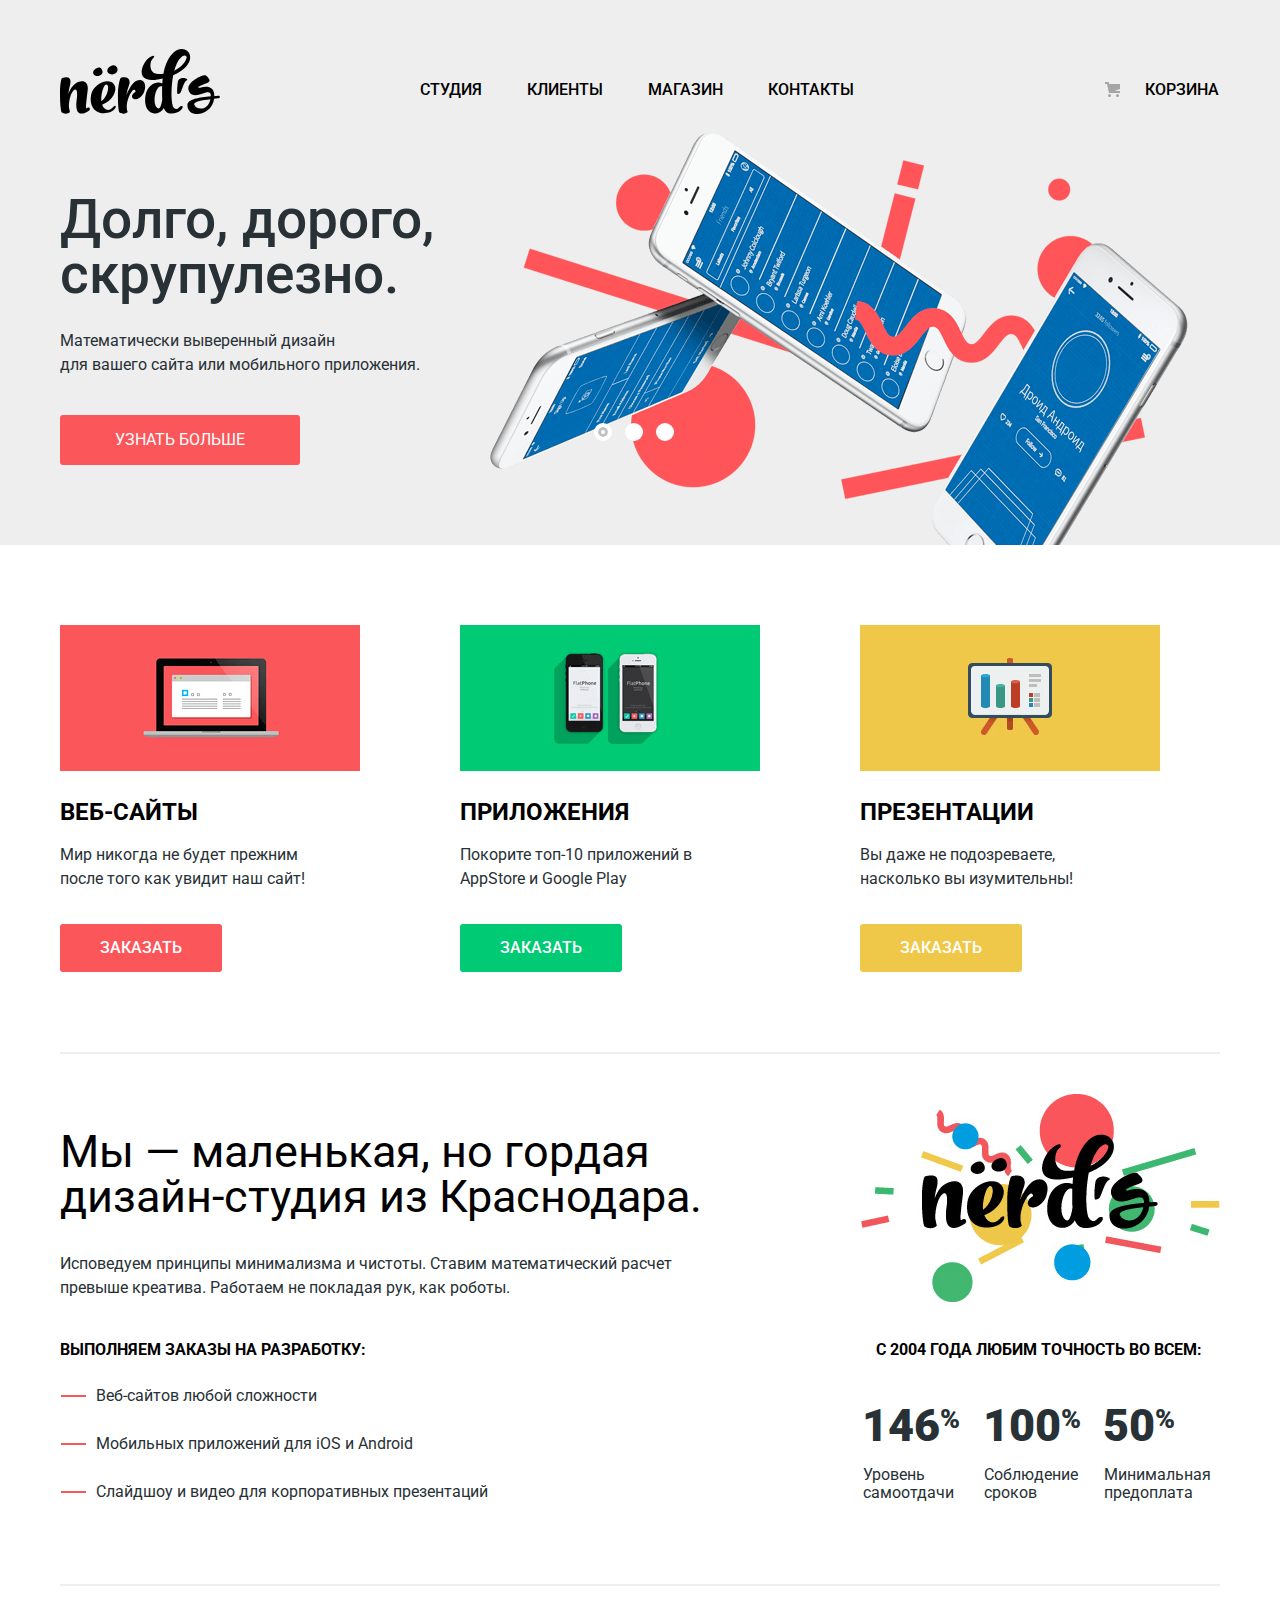
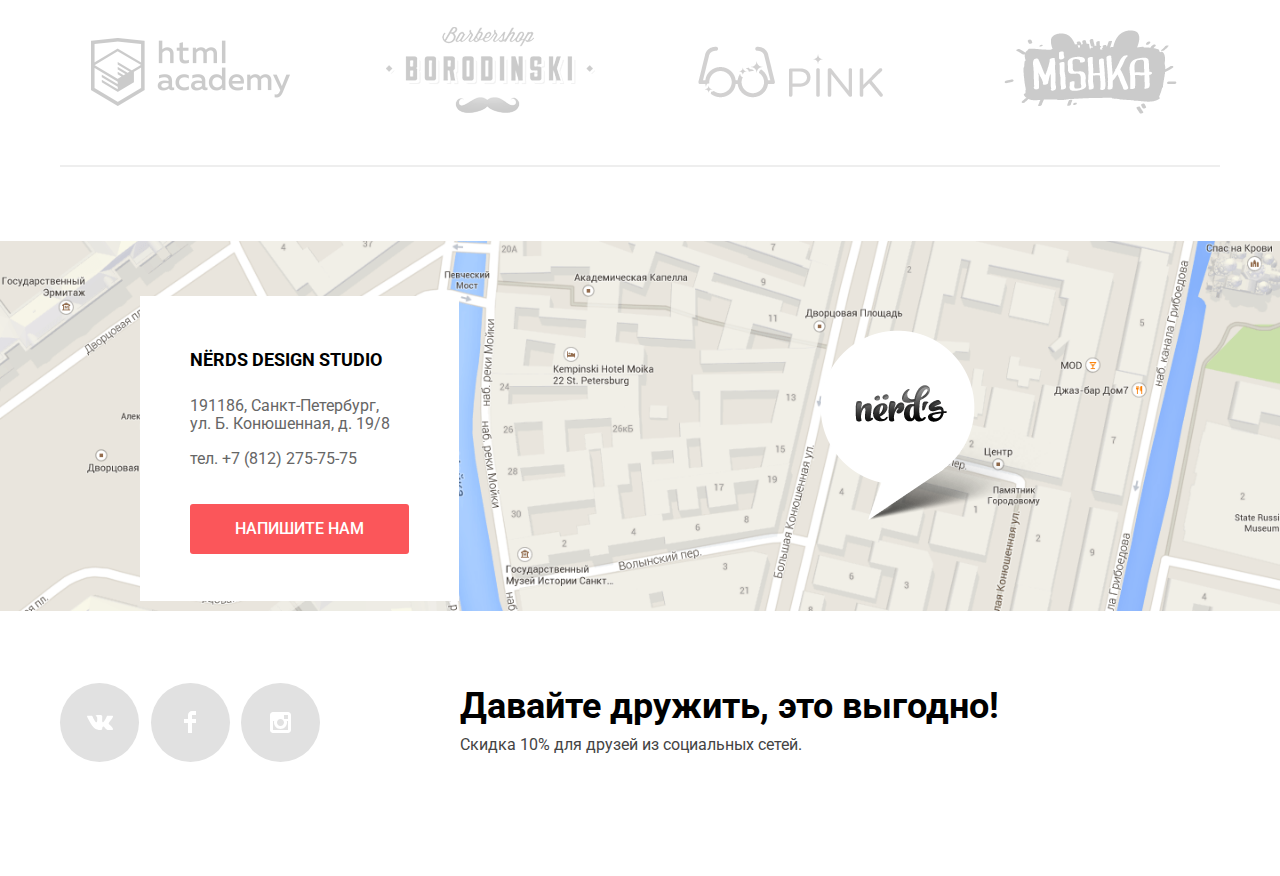
==== index.html @ ee8a4882 "добавил сайт нердс" ====
<!DOCTYPE html>
<html lang="ru">
  <head>
  	<meta charset="utf-8">
  	<title>HTML Academy: Нёрдс</title>
  	<link href="https://fonts.googleapis.com/css?family=Roboto:400,500,700&amp;subset=cyrillic" rel="stylesheet">
    <link href="css/normalize.css" rel="stylesheet">
    <link href="css/style.css" rel="stylesheet">
  </head>
  <body>
		<header class="main-header">
			<div class="container">
				<nav class="main-navigation">
					<a class="main-header-logo">
						<img src="img/nerds-logo.svg" alt="Логотип Веб-студии Нердс" width="160" height="65">
					</a>
					<ul class="site-navigation">
						<li><a href="studio.html">Студия</a></li>
						<li><a href="customers.html">Клиенты</a></li>
						<li><a href="catalog.html">Магазин</a></li>
						<li><a href="contacts.html">Контакты</a></li>
					</ul>
					<ul class="user-navigation">
						<li class="cart"><a href="cart.html">Корзина</a></li>
					</ul>
				</nav>
			</div>
		</header>
		<main>
			<h1 class="visually-hidden">Веб-студия Нердс</h1>
			<section class="slider">
      	<div class="container">
      			<h2 class="visually-hidden">Преимущества</h2>
        		<input type="radio" id="btn-1" name="toggle" checked>
            <input type="radio" id="btn-2" name="toggle">
            <input type="radio" id="btn-3" name="toggle">
            <div class="slider-controls">
              <label for="btn-1"></label>
              <label for="btn-2"></label>
              <label for="btn-3"></label>
            </div>
            <div class="slider-inner">
        			<ul class="slider-list">
          			<li class="slider-item">
            			<h3>Долго,&nbsp;дорого, скрупулезно.</h3>
            			<p>Математически выверенный дизайн для&nbsp;вашего сайта или мобильного приложения.</p>
            			<a class="slider-item-button button" href="#">Узнать больше</a>
          			</li>
          			<li class="slider-item">
            			<h3>Любим математику как никто другой</h3>
            			<p class="max-width">Никакого креатива, только математические формулы для расчета идеальных пропорций.</p>
            			<a class="slider-item-button button" href="#">Узнать больше</a>
          			</li>
          			<li class="slider-item">
            			<h3>Только ночь, только&nbsp;хардкор</h3>
            			<p>Работать днем, как все? Мы против этого. Ближе к полуночи работа только начинается.</p>
            			<a class="slider-item-button button" href="#">Узнать больше</a>
          			</li>
        			</ul>
        		</div>
    		</div>
    	</section>
			<section class="services">
				<h2 class="visually-hidden">Наши услуги</h2>
				<div class="container">
					<ul class="services-list">
						<li class="sevices-item sevices-item-site">
							<img src="img/illustration-1.png" alt="Веб-сайты" width="300" height="146">
							<h3>Веб-сайты</h3>
							<p>Мир никогда не будет прежним
							после того как увидит наш сайт!</p>
							<a href="#">Заказать</a>
						</li>
						<li class="sevices-item services-item-application">
							<img src="img/illustration-2.png" alt="Приложения" width="300" height="146">
							<h3>Приложения</h3>
							<p>Покорите топ-10 приложений в
							AppStore и Google Play</p>
							<a href="#">Заказать</a>
						</li>
						<li class="sevices-item services-item-presentation">
							<img src="img/illustration-3.png" alt="Презентации" width="300" height="146">
							<h3>Презентации</h3>
							<p>Вы даже не подозреваете,
							насколько вы изумительны!</p>
							<a href="#">Заказать</a>
						</li>
					</ul>
				</div>
			</section>
			<section class="studio">
				<h2 class="visually-hidden">О нас</h2>
				<div class="container">
					<div class="studio-columns">
						<div class="about">
							<h3 class="visually-hidden">Что же мы умеем</h3>
							<span class="studio-title">
							Мы &mdash; маленькая, но гордая дизайн-студия из Краснодара.
							</span>
							<p>Исповедуем принципы минимализма и чистоты. Ставим математический расчет
							превыше креатива. Работаем не покладая рук, как роботы.</p>
							<span class="about-title">Выполняем заказы на разработку:</span>
							<ul>
								<li>Веб-сайтов любой сложности</li>
								<li>Мобильных приложений для iOS и Android</li>
								<li>Слайдшоу и видео для корпоративных презентаций</li>
							</ul>
						</div>
						<div class="statistics">
							<h3 class="visually-hidden">Немного статистики</h3>
							<img src="img/nerds-illustration.png" alt="Логотип веб-студии Нердс" width="360" height="208">
							<span class="statistics-title">
							С 2004 года любим точность во всем:
							</span>
							<table class="statistics-table">
								<tr>
									<th>146<sup>%</sup></th>
									<th>100<sup>%</sup></th>
									<th>50<sup>%</sup></th>
								</tr>
								<tr>
									<td>Уровень самоотдачи</td>
									<td>Соблюдение сроков</td>
									<td>Минимальная предоплата</td>
								</tr>
							</table>
						</div>
					</div>
					<div class="templates">
						<h3 class="visually-hidden">Примеры работ</h3>
						<ul class="templates-list">
							<li class="templates-item">
								<a href="https://htmlacademy.ru/intensive/htmlcss">
								<img src="img/logo-1.png" alt="Базовый интенсив" width="199" height="68">
								</a>
							</li>
							<li class="templates-item">
								<a href="#"><img src="img/logo-2.png" alt="Барбершоп Бородинский" width="209" height="90"></a>
							</li>
							<li class="templates-item">
								<a href="#"><img src="img/logo-3.png" alt="Pink" width="185" height="52">
								</a>
							</li>
							<li class="templates-item">
								<a href="#"><img src="img/logo-4.png" alt="Mishka" width="173" height="84">
								</a>
							</li>
						</ul>
					</div>
				</div>
			</section>
		</main>
     <footer class="main-footer">
			<div class="full-map">
    		<section class="contacts">
    			<h2 class="visually-hidden">Наши контакты</h2>
    			<div class="contacts-wrapper">
    				<span class="contacts-nerds">Nёrds Design Studio</span>
    				<p class="adress">191186, Санкт-Петербург,<br>
    				ул. Б. Конюшенная, д. 19/8</p>
    				<p class="phone">тел. +7 (812) 275-75-75</p>
    				<a class="modal-popape" href="#">Напишите нам</a>
    			</div>
				</section>
				<div class="map">
					<img class="map-interactive" src="img/map.png" alt="Интерактивная карта" height="416">
					<img class="map-marker" src="img/map-marker.png" alt="местоположение" width="231" height="190">
				</div>
			</div>
			<div class="container">
				<div class="footer-social">
					<ul class="footer-social-list">
						<li><a class="social-button social-button-vk" href="#">
							<span class="visually-hidden">Вконтакте</span>
							<svg version="1.1" id="Layer_1" xmlns="http://www.w3.org/2000/svg" xmlns:xlink="http://www.w3.org/1999/xlink" x="0px" y="0px"
	 						width="26px" height="15px" viewBox="0 0 26 15" enable-background="new 0 0 26 15" xml:space="preserve">
							<path fill="#FFFFFF" d="M16.138,11.51c0.956-0.309,2.18,2.04,3.483,2.939c0.978,0.681,1.727,0.534,1.727,0.534l3.473-0.05
							c0,0,1.815-0.112,0.957-1.554c-0.071-0.12-0.503-1.069-2.585-3.022c-2.177-2.043-1.882-1.712,0.739-5.244
							c1.597-2.153,2.236-3.468,2.036-4.028c-0.192-0.539-1.365-0.399-1.365-0.399L20.69,0.713c-0.381,0.001-0.704,0.119-0.851,0.515
							c-0.003,0.004-0.621,1.666-1.445,3.079c-1.741,2.989-2.436,3.148-2.724,2.961c-0.661-0.433-0.494-1.737-0.494-2.664
							c0-2.897,0.432-4.105-0.846-4.417c-0.427-0.104-0.739-0.172-1.828-0.182c-1.392-0.021-2.574,0-3.244,0.329
							c-0.445,0.223-0.786,0.712-0.579,0.74c0.26,0.035,0.843,0.16,1.155,0.586c0.401,0.552,0.389,1.789,0.389,1.789
							s0.229,3.411-0.54,3.834c-0.528,0.29-1.25-0.302-2.803-3.016C6.087,2.879,5.488,1.345,5.488,1.345S5.372,1.06,5.162,0.904
							C4.912,0.719,4.562,0.66,4.562,0.66L0.848,0.684c0,0-0.558,0.016-0.763,0.262C-0.097,1.164,0.07,1.614,0.07,1.614
							s2.909,6.881,6.203,10.347c3.02,3.182,6.452,2.971,6.452,2.971h1.555c0,0,0.469-0.054,0.709-0.312
							c0.224-0.24,0.214-0.691,0.214-0.691S15.172,11.82,16.138,11.51z"/>
							</svg></a>
						</li>
						<li><a class="social-button social-button-fb" href="#">
							<span class="visually-hidden">Фейсбук</span>
							<svg version="1.1" id="Layer_2" xmlns="http://www.w3.org/2000/svg" xmlns:xlink="http://www.w3.org/1999/xlink" x="0px" y="0px"
	 						width="12px" height="22px" viewBox="0 0 12 22" enable-background="new 0 0 12 22" xml:space="preserve">
							<path fill="#FFFFFF" d="M12,4V0H8C5.791,0,4,1.791,4,4v4H0v4h4v10h4V12h4V8H8V4H12z"/>
							</svg></a>
						</li>
						<li><a class="social-button social-button-in" href="#">
							<span class="visually-hidden">Инстаграм</span>
							<svg version="1.1" id="Layer_3" xmlns="http://www.w3.org/2000/svg" xmlns:xlink="http://www.w3.org/1999/xlink" x="0px" y="0px"
	 						width="21px" height="21px" viewBox="0 0 21 21" enable-background="new 0 0 21 21" xml:space="preserve">
							<path fill="#FFFFFF" d="M18,0H3C1.35,0,0,1.35,0,3v15c0,1.65,1.35,3,3,3h15c1.65,0,3-1.35,3-3V3C21,1.35,19.65,0,18,0z M10.5,7
							c1.93,0,3.5,1.57,3.5,3.5S12.43,14,10.5,14S7,12.43,7,10.5S8.57,7,10.5,7z M18,18H3V9h1.181C4.067,9.482,4,9.983,4,10.5
							c0,3.59,2.91,6.5,6.5,6.5s6.5-2.91,6.5-6.5c0-0.517-0.066-1.018-0.181-1.5H18V18z M18,7h-4V3h4V7z"/>
							</svg></a>
						</li>
					</ul>
					<div class="footer-social-wrapper">
						<span class="footer-social-friendship">Давайте дружить, это выгодно!</span>
						<p class="footer-social-sale">Скидка 10% для друзей из социальных сетей.</p>
					</div>
				</div>
			</div>
    </footer>
		<section class="feedback">
			<h2 class="visually-hidden">Как с нами связаться</h2>
			<div class="feedback-container">
				<form action="https://echo.htmlacademy.ru" method="post">
					<span class="feedback-title">Напишите нам</span>
					<div class="feedback-wrapper">
						<p class="half-width">
							<label for="name-field">Ваше имя</label>
							<input type="text" name="name" id="name-field" placeholder="Представьтесь, пожалуйста">
						</p>
						<p class="half-width">
							<label for="mail-field">Ваш e-mail</label>
							<input type="email" name="mail" id="mail-field" placeholder="Для отправки ответа">
						</p>
						<p class="full-width">
							<label for="comment-field">Текст письма</label>
							<textarea name="comment" id="comment-field" rows="5" placeholder="В свободной форме">
							</textarea>
						</p>
					</div>
					<input type="submit" value="Отправить">
					<button class="feedback-close modal-close" type="button">Закрыть</button>
				</form>
			</div>
		</section>
		<script src="js/main.js">
		</script>
  </body>
</html>
---- css/style.css ----
body {
  position: relative;
  margin: 0;
  padding: 0;
  font-family: "Roboto", Arial, sans-serif;
  font-size: 16px;
  line-height: 24px;
  font-weight: 400;
  color: #283136;
  background-color: #ffffff;
}
img {
  /*width: 100%;*/
  height: auto;
}
.visually-hidden:not(:focus):not(:active),
input [type="checkbox"].visually-hidden,
input [type="radio"].visually-hidden {
  position: absolute;
 	width: 1px;
  height: 1px;
  margin: -1px;
  border: 0;
  padding: 0;
  white-space: nowrap;
  clip-path: inset(100%);
  clip: rect(0 0 0 0);
  overflow: hidden;
}
a {
  text-decoration: none;
}
/* Селекторы для Хедера */
.main-header {
  margin: 0;
  font-size: 16px;
  line-height: 30px;
  font-weight: 500;
  color: #000000;
  background-color: #eeeeee;
}
.site-navigation,
.user-navigation {
  list-style: none;
  text-transform: uppercase;
}
.site-navigation a,
.user-navigation a {
  color: #000000;
}
.site-navigation a:hover,
.user-navigation a:hover {
  color: #fb565a;
}
.site-navigation a:active,
.user-navigation a:active {
  color: #000000;
  opacity: 0.3;
}
.site-navigation a.active,
.user-navigation a.active {
  color: #000000;
  border-bottom: 2px solid #fb565a;
  padding-bottom: 9px;
}
.site-navigation a:active.active,
.user-navigation a:active.active {
  border: none;
}
.page-title {
  font-size: 55px;
  line-height: 55px;
  font-weight: 500;
}
/* Раздел features */
.features {
  background-color: #eeeeee;
}
.feature-title {
  font-size: 55px;
  line-height: 55px;
  font-weight: 500;
  color: #000000;
}
.feature-info a {
  line-height: 18px;
  color: #ffffff;
  background-color: #fb565a;
  text-transform: uppercase;
}
.feature-info a:hover {
  background-color: #e74246;
}
.feature-info a:active {
  background-color: #d7373b;
  color: rgba(255, 255, 255, 0.3);
}
.features-slider-list {
  list-style: none;
}
/* Раздел services */
.services-list {
  list-style: none;
  margin: 0;
  padding: 0;
  padding-bottom: 80px;
  border-bottom: 2px solid #eeeeee;
}
.sevices-item h3 {
  font-size: 24px;
  line-height: 30px;
  font-weight: 700;
  color: #000000;
  text-transform: uppercase;
}
.sevices-item a {
  line-height: 18px;
  font-weight: 500;
  color: #ffffff;
  text-transform: uppercase;
}
.sevices-item-site a {
  background-color: #fb565a;
}
.sevices-item-site a:hover {
  background-color: #e74246;
}
.sevices-item-site a:active {
  background-color: #d7373b;
  color: rgba(255, 255, 255, 0.3);
}
.services-item-application a {
  background-color: #00ca74;
}
.services-item-application a:hover {
  background-color: #00bc6c;
}
.services-item-application a:active {
  background-color: #00aa62;
  color: rgba(255, 255, 255, 0.3);
}
.services-item-presentation a {
  background-color: #efc84a;
}
.services-item-presentation a:hover {
  background-color: #eab534;
}
.services-item-presentation a:active {
  background-color: #e5a722;
  color: rgba(255, 255, 255, 0.3);
}
.studio-title {
  font-size: 45px;
  line-height: 45px;
  font-weight: 500px;
  color: #000000;
}
.about-title,
.statistics-title {
  font-weight: 700;
  color: #000000;
  text-transform: uppercase;
}
.about ul {
  list-style: none;
}
.statistics-table {
  text-align: left;
  margin: 0;
  padding: 0;
}
.statistics-table th {
  font-size: 45px;
  line-height: 45px;
  font-weight: 900;
  margin: 0;
  padding: 0;
  padding-bottom: 15px;
  padding-right: 18px;
}
.statistics-table td {
  line-height: 18px;
}
.statistics-table sup {
  font-size: 60%;
}
.templates-list {
  list-style: none;
}
.templates-item a {
  opacity: 0.2;
}
.templates-item a:hover {
  opacity: 1;
}
.templates-item a:active {
  opacity: 0.1;
}
.feedback {
  position: absolute;
  z-index: 9999;
  bottom: 180px;
  left: 240px;
  color: #000000;
  width: 960px;
  padding-top: 65px;
  padding-right: 100px;
  padding-left: 100px;
  padding-bottom: 84px;
  background-color: #fff;
  box-shadow: 0px 20px 40px 0px rgba(0, 1, 1, 0.75);
}
.feedback p {
  margin: 0;
}
.feedback-wrapper {
  display: flex;
  justify-content: space-between;
  flex-wrap: wrap;
}
.feedback-wrapper .half-width {
  width: 360px;
  margin: 0;
  margin-bottom: 30px;
}
.feedback-wrapper .full-width {
  width: 760px;
  margin: 0;
}
.feedback-wrapper input[type="text"],
.feedback-wrapper input[type="email"] {
  width: 360px;
  height: 50px;
  padding: 0;
  padding-left: 14px;
}
.feedback-wrapper textarea {
  width: 760px;
  min-height: 118px;
}
.feedback input[type="submit"] {
  display: inline-block;
  padding: 15px 82px;
  border: none;
  border-radius: 3px;
  margin-top: 47px;
}
.half-width label {
  display: block;
  margin: 0;
  margin-bottom: 11px;
}
.full-width label {
  display: block;
  margin: 0;
  margin-bottom: 11px;
}
.feedback-title {
  font-size: 45px;
  line-height: 45px;
  font-weight: 500;
  display: block;
  margin: 0;
  margin-bottom: 41px;
}
.feedback label {
  line-height: 18px;
  font-weight: 700;
}
.feedback input,
.feedback textarea {
  line-height: 18px;
  color: #444444;
  border: 2px solid #d7dcde;
}
.feedback input:hover,
.feedback textarea:hover {
  border-color: #b4b9bb;
}
.feedback input:focus,
.feedback textarea:focus {
  border-color: #000000;
  outline: none;
}
.feedback input:invalid {
  border: 2px solid #e74246;
  color: #e74246;
}
.feedback input[type="submit"] {
  line-height: 18px;
  color: #ffffff;
  text-transform: uppercase;
  background-color: #fa565a;
}
.feedback-close {
  position: absolute;
  top: 78px;
  right: 90px;
  width: 23px;
  height: 23px;
  font-size: 0;
  background-color: #fff;
  border: none;
  cursor: pointer;
}
.feedback-close::before,
.feedback-close::after {
  content: "";
  position: absolute;
  top: 10px;
  left: 5px;
  width: 25px;
  height: 4px;
  background-color: #fecccd;
}
.feedback-close::before {
  transform: rotate(45deg);
}
.feedback-close::after {
  transform: rotate(-45deg);
}
.contacts-nerds {
  display: block;
  margin: 0;
  margin-bottom: 22px;
  font-size: 18px;
  line-height: 30px;
  font-weight: 700;
  color: #000000;
  text-transform: uppercase;
}
.contacts p {
  line-height: 18px;
  color: #666666;
}
.contacts a {
  line-height: 18px;
  font-weight: 500;
  color: #ffffff;
  text-transform: uppercase;
  background-color: #fb565a;
}
.full-map {
  position: relative;
}
.map-interactive {
	width: 100%;
}
.contacts {
  position: absolute;
  top: 55px;
  left: 140px;
  padding-top: 49px;
  padding-left: 50px;
  padding-bottom: 47px;
  width: 319px;
  background-color: #fff;
}
.adress {
  margin: 0;
  margin-bottom: 17px;
}
.phone {
  margin: 0;
}
.map-marker {
  position: absolute;
  top: 89px;
  left: 820px;
}
.social-button {
  display: flex;
  align-items: center;
  justify-content: center;
  width: 79px;
  height: 79px;
  background-color: #e1e1e1;
  border-radius: 50%;
}
.social-button:hover {
  background-color: #e74246;
}
.social-button:active {
  background-color: #d7373b;
}
.social-button:active path {
  opacity: 0.3;
}
.footer-social-friendship {
  font-size: 36px;
  line-height: 36px;
  font-weight: 700;
  color: #000000;
}
.footer-social-sale {
  margin: 0;
  margin-top: 9px;
  line-height: 22px;
  color: #444444;
}
/* Каталог */
.filter-item {
  margin: 0;
  padding: 0;
  margin-bottom: 55px;
  margin-top: 53px;
  border: none;
}
.filter-item legend {
  font-size: 18px;
  line-height: 30px;
  text-transform: uppercase;
  font-weight: 700;
}
.range-filter {
  width: 260px;
  margin-top: 49px;
}
.range-controls {
  position: relative;
  height: 80px;
  margin-bottom: 15px;
  padding-top: 39px;
  padding-right: 20px;
  padding-left: 20px;
  background-color: #f1f1f1;
  border-radius: 5px;
}
.range-controls .scale {
  height: 2px;
  background: #d7dcde;
}
.range-controls .bar {
  width: 70%;
  height: 2px;
  background: #00ca74;
}
.range-controls .toggle {
  position: absolute;
  top: 31px;
  left: 0;
  width: 20px;
  height: 20px;
  padding: 0;
  border: 8px solid #ffffff;
  background-color: #ababab;
  box-shadow: 0 2px 1px 0 #cfcfcf;
  border-radius: 50%;
  cursor: pointer;
}
.range-controls .toggle-min {
  left: 18px;
}
.range-controls .toggle-max {
  left: 160px;
}
.price-controls {
  font-size: 0;
}
.price-controls label {
  display: inline-block;
  width: 50%;
  font-size: 16px;
  text-transform: uppercase;
}
.price-controls input {
  width: 80px;
  padding: 8px 10px;
  margin-left: 10px;
  font-family: Roboto, Arial, sans-serif;
  font-size: 16px;
  text-align: center;
  color: #283136;
  border: none;
  border-radius: 5px;
  background: #f1f1f1;
}
.max-price {
  text-align: right;
}
.filters-item {
  font-size: 18px;
  line-height: 30px;
  font-weight: 700;
  color: #000000;
  text-transform: uppercase;
}
.filters-group label {
  line-height: 20px;
  color: #283136;
  cursor: pointer;
}
.filters button {
  line-height: 18px;
  font-weight: 500;
  color: #000000;
  text-transform: uppercase;
  background-color: #eeeeee;
}
.filters button:hover {
  background-color: #dfdfdf;
}
.filters button:active {
  background-color: #d5d5d5;
  outline: none;
  color: rgba(0, 0, 0, 0.3);
}
.templates-filter-title {
  font-size: 18px;
  line-height: 18px;
  font-weight: 700;
  color: #000000;
  text-transform: uppercase;
}
.templates-filter-list,
.templates-filter-buttons {
  list-style: none;
}
.templates-filter-item a {
  font-size: 14px;
  line-height: 18px;
  color: rgba(0, 0, 0, 0.3);
  text-transform: uppercase;
}
.templates-filter-item a:hover {
  color: rgba(0, 0, 0, 0.6);
}
.templates-filter-item a:active {
  color: #000000;
}
.templates-filter-item.active a {
  color: #000000;
}
.templates-filter-buttons a {
  opacity: 0.3;
}
.templates-filter-buttons a.active {
  opacity: 1;
}
.templates-filter-buttons a:hover {
  opacity: 1;
}
.templates-item h3 {
  font-size: 18px;
  line-height: 30px;
  font-weight: 700;
  color: #000000;
  text-transform: uppercase;
}
.templates-item p {
  line-height: 18px;
  color: #666666;
}
.templates-item .button-price {
  line-height: 18px;
  font-weight: 500;
  color: #ffffff;
  text-transform: uppercase;
  background-color: #fb565a;
}
.templates-item .button-price:hover {
  background-color: #e74246;
}
.templates-item .button-price:active {
  background-color: #d7373b;
}
/* СЕТКА для INDEX.HTML*/
/* Общие стили*/
html,
body {
  min-height: 2476px;
}
* {
  box-sizing: border-box;
}
.container {
  width: 1200px;
  margin: 0 auto;
  padding: 0 20px;
  box-sizing: border-box;
}
/* Общие стили*/
/*ХЕДЕР*/
.main-header {
  width: 100%;
}
.main-navigation {
  width: 1160px;
  min-height: 114px;
  display: flex;
}
.main-header-logo {
  width: 160px;
  height: 65px;
  margin: 0;
  padding: 0;
  margin-right: 200px;
  margin-top: 49px;
}
.site-navigation {
  width: 600px;
  margin: 0;
  padding: 0;
  list-style: none;
  margin-right: 40px;
  margin-top: 75px;
  display: flex;
  flex-wrap: wrap;
}
.site-navigation a {
  margin-right: 45px;
}
.user-navigation {
  display: flex;
  flex-wrap: wrap;
  max-width: 160px;
  margin: 0;
  padding: 0;
  list-style: none;
  margin-top: 75px;
}
.user-navigation .cart {
  position: relative;
  padding-left: 85px;
}
.cart::before {
  content: "";
  position: absolute;
  left: 45px;
  top: 7px;
  width: 16px;
  height: 16px;
  background-image: url("../img/cart-icon.svg");
  background-repeat: no-repeat;
  background-position: 0 0;
  opacity: 0.3;
}
/*ХЕДЕР*/
/*FEATURES*/
main h1 {
  margin: 0;
  padding: 0;
}
.features h2 {
  margin: 0;
  padding: 0;
}
.features {
  width: 100%;
  margin-bottom: 80px;
}
.feature {
  display: flex;
  width: 1160px;
}
.feature-info {
  padding-top: 60px;
}
.feature-title {
  display: block;
  margin: 0;
  padding: 0;
  margin-bottom: 25px;
}
.feature-info p {
  margin: 0;
  padding: 0;
}
.feature-info a {
  display: inline-block;
  padding: 16px 54px;
  margin-top: 40px;
  border-radius: 3px;
}
/*FEATURES*/
/*SERVICES */
.services {
  width: 100%;
}
.services h2 {
  margin: 0;
}
.services-list {
  display: flex;
  justify-content: space-between;
  width: 1160px;
  list-style: none;
  padding-right: 60px;
}
.sevices-item {
  width: 300px;
}
.sevices-item img {
  margin-bottom: 19px;
}
.sevices-item h3 {
  display: block;
  margin: 0;
  padding: 0;
  margin-bottom: 16px;
}
.sevices-item p {
  margin: 0;
  padding: 0;
  width: 260px;
}
.sevices-item a {
  display: inline-block;
  padding: 15px 40px;
  margin-top: 33px;
  vertical-align: center;
  border-radius: 3px;
}
/*SERVICES */
/*STUDIO*/
.studio {
  width: 100%;
}
.studio h2 {
  margin: 0;
  padding: 0;
}
/*STUDIO-COLUMNS  (ABOUT)*/
.studio-columns {
  display: flex;
  justify-content: space-between;
  width: 1160px;
  margin-bottom: 56px;
}
.about h3 {
  margin: 0;
  padding: 0;
}
.about ul {
  margin: 0;
  padding: 0;
}
.about {
  width: 660px;
}
.studio-title {
  display: block;
  margin: 0;
  padding: 0;
  margin-top: 75px;
  margin-bottom: 33px;
}
.about p {
  margin: 0;
  padding: 0;
  margin-bottom: 38px;
}
.about-title {
  display: block;
  margin: 0;
  margin-bottom: 22px;
}
.about li {
  position: relative;
  margin-bottom: 24px;
  padding-left: 36px;
}
.about li::before {
  content: "";
  position: absolute;
  width: 25px;
  height: 2px;
  background-color: #fb565a;
  top: 50%;
  left: 1px;
  transform: translateY(-50%);
}
/*STUDIO-COLUMNS  (STATISTICS)*/
.statistics {
  width: 360px;
  margin-top: 40px;
}
.statistics h3 {
  margin: 0;
  padding: 0;
}
.statistics img {
  display: block;
  margin-bottom: 36px;
}
.statistics-title {
  display: block;
  margin: 0;
  padding-left: 16px;
  margin-bottom: 39px;
}
/*STUDIO-COLUMNS*/
/*TEMPLATES*/
.templates {
  margin-bottom: 74px;
}
.templates h3 {
  margin: 0;
  padding: 0;
}
.templates-list {
  width: 1160px;
  height: 183px;
  margin: 0;
  padding: 0;
  list-style: none;
  display: flex;
  justify-content: space-between;
  align-items: center;
  border-top: 2px solid #eeeeee;
  border-bottom: 2px solid #eeeeee;
}
.templates-item {
  width: 260px;
  text-align: center;
}
/*TEMPLATES*/
/*FEEDBACK*/
.feedback h2 {
  margin: 0;
  padding: 0;
}
.feedback form {
  margin: 0;
  padding: 0;
}
/*FEEDBACK*/
/*FOOTER*/
.footer-social {
  display: flex;
  justify-content: space-between;
  width: 1160px;
  padding-top: 65px;
}
.footer-social-list {
  display: flex;
  justify-content: space-between;
  width: 260px;
  margin: 0;
  padding: 0;
  margin-bottom: 68px;
  list-style: none;
}
.footer-social-wrapper {
  width: 760px;
  margin-top: 5px;
}
/*FOOTER*/
/* СЕТКА для CATALOG.HTML*/
/* ХЕДЕР */
.main-header.catalog-header {
  min-height: 357px;
}
.page-title {
  margin: 0;
  padding: 0;
  margin-top: 78px;
  text-align: center;
}
/* ХЕДЕР */
/* CATALOG-WRAPPER*/
.catalog-wrapper {
  display: flex;
  justify-content: space-between;
  width: 1160px;
}
.filters {
  width: 260px;
}
.templates-catalog {
  width: 760px;
}
.filters h2 {
  margin: 0;
  padding: 0;
}
/* CATALOG-WRAPPER*/
/* CATALOG-WRAPPER  (FILTERS)*/
form.filters {
  margin: 0;
  padding: 0;
}
.filter-group-price {
  margin-bottom: 54px;
}
.filter-group-price .filters-item {
  display: block;
  margin: 0;
  padding: 0;
  margin-top: 53px;
  margin-bottom: 48px;
}
.filter-group-price .range {
  display: block;
  width: 260px;
  height: 80px;
  margin-bottom: 10px;
  background-color: #eeeeee;
  border-radius: 3px;
}
.filter-group-price p {
  line-height: 22px;
}
.range-price {
  width: 80px;
  height: 38px;
  text-align: center;
  border: none;
  border-radius: 3px;
  background-color: #eee;
}
.filters-group-layout {
  margin-bottom: 46px;
}
.filters-group-layout .filters-item {
  display: block;
  margin: 0;
  padding: 0;
  margin-bottom: 14px;
}
.filters-group-layout p {
  margin: 0;
  padding: 0;
  margin-bottom: 15px;
}
.filters-group-especial .filters-item {
  display: block;
  margin: 0;
  padding: 0;
  margin-bottom: 14px;
}
.filters-group-especial p {
  margin: 0;
  padding: 0;
  margin-bottom: 15px;
}
.filters-group-especial p:last-child {
  margin-bottom: 0;
}
.filter-button {
  margin-top: 50px;
  background-color: #eee;
  border-radius: 3px;
}
/* CATALOG-WRAPPER  (FILTERS)*/
/* CATALOG-WRAPPER  (TEMPLATES-CATALOF)*/
.templates-catalog h2 {
  margin: 0;
}
.templates-filter-list {
  margin: 0;
  padding: 0;
  list-style: none;
}
.templates-filter-buttons {
  margin: 0;
  padding: 0;
  list-style: none;
  position: relative;
}
.templates-filter-buttons a {
  font-size: 0;
}
.templates-filter-buttons .down::before {
  content: "";
  position: absolute;
  left: 38px;
  top: 25%;
  width: 12px;
  height: 12px;
  background-image: url("../img/icon-down-dir.png");
  background-repeat: no-repeat;
}
.templates-filter-buttons .up::before {
  content: "";
  position: absolute;
  left: 68px;
  top: 25%;
  width: 12px;
  height: 12px;
  background-image: url("../img/icon-up-dir.png");
  background-repeat: no-repeat;
}
.templates-filter {
  display: flex;
  justify-content: space-between;
}
.templates-filter-title {
  width: 160px;
  margin-top: 56px;
  margin-bottom: 52px;
}
.temlates-filter-wrapper {
  width: 360px;
  margin-top: 53px;
  margin-bottom: 49px;
  display: flex;
}
.templates-filter-list {
  display: flex;
  justify-content: space-between;
  flex-wrap: wrap;
  width: 300px;
  padding-right: 10px;
}
.templates-filter-buttons {
  display: flex;
  flex-wrap: wrap;
  width: 60px;
}
/*Обнуление у списков и заголовков*/
.templates-item-catalog h3 {
  margin: 0;
  padding: 0;
}
.filter-button {
  display: inline-block;
  padding: 15px 87px;
}
.templates-filter-list {
  width: 280px;
}
.templates-list-catalog {
  display: flex;
  justify-content: space-between;
  flex-wrap: wrap;
  width: 760px;
}
.templates-item-catalog {
  width: 360px;
  margin: 0;
  margin-bottom: 25px;
}
.filters-group-layout {
  margin-bottom: 46px;
  min-height: 123px;
}
.contacts a {
  display: inline-block;
  margin-top: 36px;
  padding: 16px 45px;
  border-radius: 3px;
}
/* Стилизация radio  и checkbox в фильтрах */
.filters-group p {
  color: #283136;
}
.group-layout:hover .radio-indicator {
  opacity: 1;
}
.group-layout:hover {
  color: #000000;
}
.filters-group input[type="radio"],
.filters-group input[type="checkbox"] {
  display: none;
}
.radio-indicator {
	display: inline-block;
	vertical-align: middle;
  width: 17px;
  height: 17px;
  margin-left: 1px;
  margin-right: 18px;
  background-color: #fff;
  background-size: contain;
  border-radius: 50%;
  box-shadow: 0 0 0 4px #4d4d4d;
  opacity: 0.4;
  cursor: pointer;
}
input[name="layout"]:checked ~ label .radio-indicator {
  background-color: #4d4d4d;
  border: 4px solid #fff;
  box-shadow: 0 0 0 4px #4d4d4d;
}
input[name="layout"]:disabled ~ label .radio-indicator {
  opacity: 0.1;
}
.checkbox-indicator {
  display: inline-block;
	vertical-align: middle;
  width: 28px;
  height: 28px;
  margin-left: 1px;
  margin-right: 7px;
  background-image: url("../img/checkbox-off.svg");
  background-repeat: no-repeat;
  cursor: pointer;
  opacity: 0.4;
}
.group-especial:hover .checkbox-indicator {
  opacity: 1;
}
.group-layout,
.group-especial {
  color: #283136;
}
.group-especial input:checked ~ label .checkbox-indicator {
  background-image: url("../img/checkbox-on.svg");
}
.group-especial input:disabled ~ label .checkbox-indicator {
  opacity: 0.1;
}
/* Стилизация radio  и checkbox в фильтрах */
/* Стилизация состояний логотипа на странице каталога */
a[href].main-header-logo:hover img {
  opacity: 0.8;
}
a[href].main-header-logo:active img {
  opacity: 0.3;
}
/* Стилизация состояний логотипа на странице каталога */
/* Стилизаия шаблонов */
.templates-item-catalog img {
  padding-top: 41px;
  box-sizing: content-box;
  background-color: rgba(77, 77, 77, 0.12);
  border-top-left-radius: 5px;
  border-top-right-radius: 5px;
}
.templates-item-catalog:hover img {
  background-color: #4d4d4d;
}
.templates-item-catalog:hover .templates-description {
  display: block;
}
.templates-item-catalog:hover {
  box-shadow: 0px 6px 15px 0px rgba(0, 1, 1, 0.25);
}
.templates-item-catalog::before {
  content: "";
  position: absolute;
  left: 16px;
  top: 13px;
  width: 14px;
  height: 14px;
  background-color: white;
  border-radius: 50%;
  box-shadow: 23px 0 0 0 #fff,
				46px 0 0 0 #fff;
}
.templates-item-catalog {
  position: relative;
}
.templates-description {
  display: none;
  position: absolute;
  bottom: 0px;
  width: 360px;
  background-color: #eeeeee;
  text-align: center;
  margin: 0;
  padding-left: 60px;
  padding-right: 60px;
  padding-top: 26px;
}
.templates-description h3 {
  font-size: 18px;
  line-height: 30px;
  font-weight: 700px;
  color: #000000;
  margin: 0 auto;
  margin-bottom: 15px;
  text-transform: uppercase;
}
.templates-description p {
  line-height: 18px;
  color: #666666;
  margin: 0;
}
.templates-description .button-price {
  display: inline-block;
  line-height: 18px;
  text-transform: uppercase;
  margin: 0;
  margin-top: 28px;
  margin-bottom: 43px;
  padding: 16px 58px;
  background-color: #fb565a;
  border-radius: 3px;
  color: #fff;
}
.templates-description .button-price:hover {
  background-color: #e74246;
}
.templates-description .button-price:active {
  background-color: #d7373b;
  box-shadow: 0 3px rgba(0, 0, 0, 0.1) inset;
}
/* Стилизаия шаблонов */
/* Стилизация пагинатора  */
.pagination-list {
  display: flex;
  width: 760px;
  margin: 0;
  padding: 0;
  margin-top: 28px;
  margin-bottom: 60px;
  list-style: none;
}
.pagination-item {
  width: 50px;
  margin-right: 11px;
  padding-top: 13px;
  padding-bottom: 13px;
  background-color: #eee;
  text-align: center;
}
.pagination-item.next {
  width: 260px;
}
.pagination-item.active {
  padding-top: 10px;
  padding-bottom: 10px;
  background-color: #fff;
  border: 3px solid #dbdbdb;
}
.pagination-item a {
  color: #000;
  text-transform: uppercase;
}
.pagination-item:hover {
  background-color: #dfdfdf;
}
.pagination-item:active {
  background-color: #d5d5d5;
  box-shadow: inset 3px solid #bfbfbf;
}
.feedback {
  display: none;
}
.modal-show {
  display: block;
}
/* Стилизация пагинатора  */
/* Стилизация нового слайдера */
.slider {
  position: relative;
  background-color: #eeeeee;
  margin-bottom: 80px;
}
.slider-controls {
  position: absolute;
  left: 50%;
  bottom: 104px;
  z-index: 100;
  width: 160px;
  height: 18px;
  text-align: center;
  font-size: 0;
  transform: translateX(-50%);
}
.slider-inner {
  overflow: hidden;
}
.slider-list {
  width: 300%;
  margin: 0;
  padding: 0;
  list-style: none;
}
.slider-item {
  float: left;
  width: 1160px;
  padding: 78px 0 80px 0;
}
.slider-item:nth-child(1) {
  background-image: url("../img/slide1.png");
  background-repeat: no-repeat;
  background-position: 93% 18px;
}
.slider-item:nth-child(2) {
  background-image: url("../img/slide2.png");
  background-repeat: no-repeat;
  background-position: 100% 0;
}
.slider-item:nth-child(3) {
  background-image: url("../img/slide3.png");
  background-repeat: no-repeat;
  background-position: 100% 20px;
}
.slider-item h3 {
  max-width: 600px;
  margin: 0;
  margin-bottom: 27px;
  font-size: 55px;
  line-height: 55px;
  font-weight: 500;
}
.slider-item p {
  max-width: 363px;
  margin: 0;
  margin-bottom: 38px;
}
.slider-item .max-width {
  max-width: 415px;
}
.button {
  display: block;
  width: 240px;
  padding: 16px 0;
  font-size: 16px;
  line-height: 18px;
  color: #ffffff;
  text-transform: uppercase;
  text-align: center;
  text-decoration: none;
  background-color: #fb565a;
  border-radius: 3px;
  border: none;
}
.button:hover,
.button:focus {
  background-color: #e74246;
}
.button:active {
  color: rgba(255, 255, 255, 0.3);
  background-color: #d7373b;
  box-shadow: 0 3px rgba(0, 0, 0, 0.1) inset;
}
.slider input[type="radio"] {
  display: none;
}
.slider-controls label {
  display: inline-block;
  width: 18px;
  height: 18px;
  margin: 0;
  margin-right: 13px;
  cursor: pointer;
  background-color: white;
  border-radius: 50%;
}
#btn-1:checked ~ .slider-controls label[for="btn-1"],
#btn-2:checked ~ .slider-controls label[for="btn-2"],
#btn-3:checked ~ .slider-controls label[for="btn-3"] {
  box-shadow: inset 0 0 0px 3px #c1c1c1;
  border: 4px solid white;
}
#btn-1:checked ~ .slider-inner .slider-list {
  transform: translate(0);
}
#btn-2:checked ~ .slider-inner .slider-list {
  transform: translate(-1160px);
}
#btn-3:checked ~ .slider-inner .slider-list {
  transform: translate(-2320px);
}
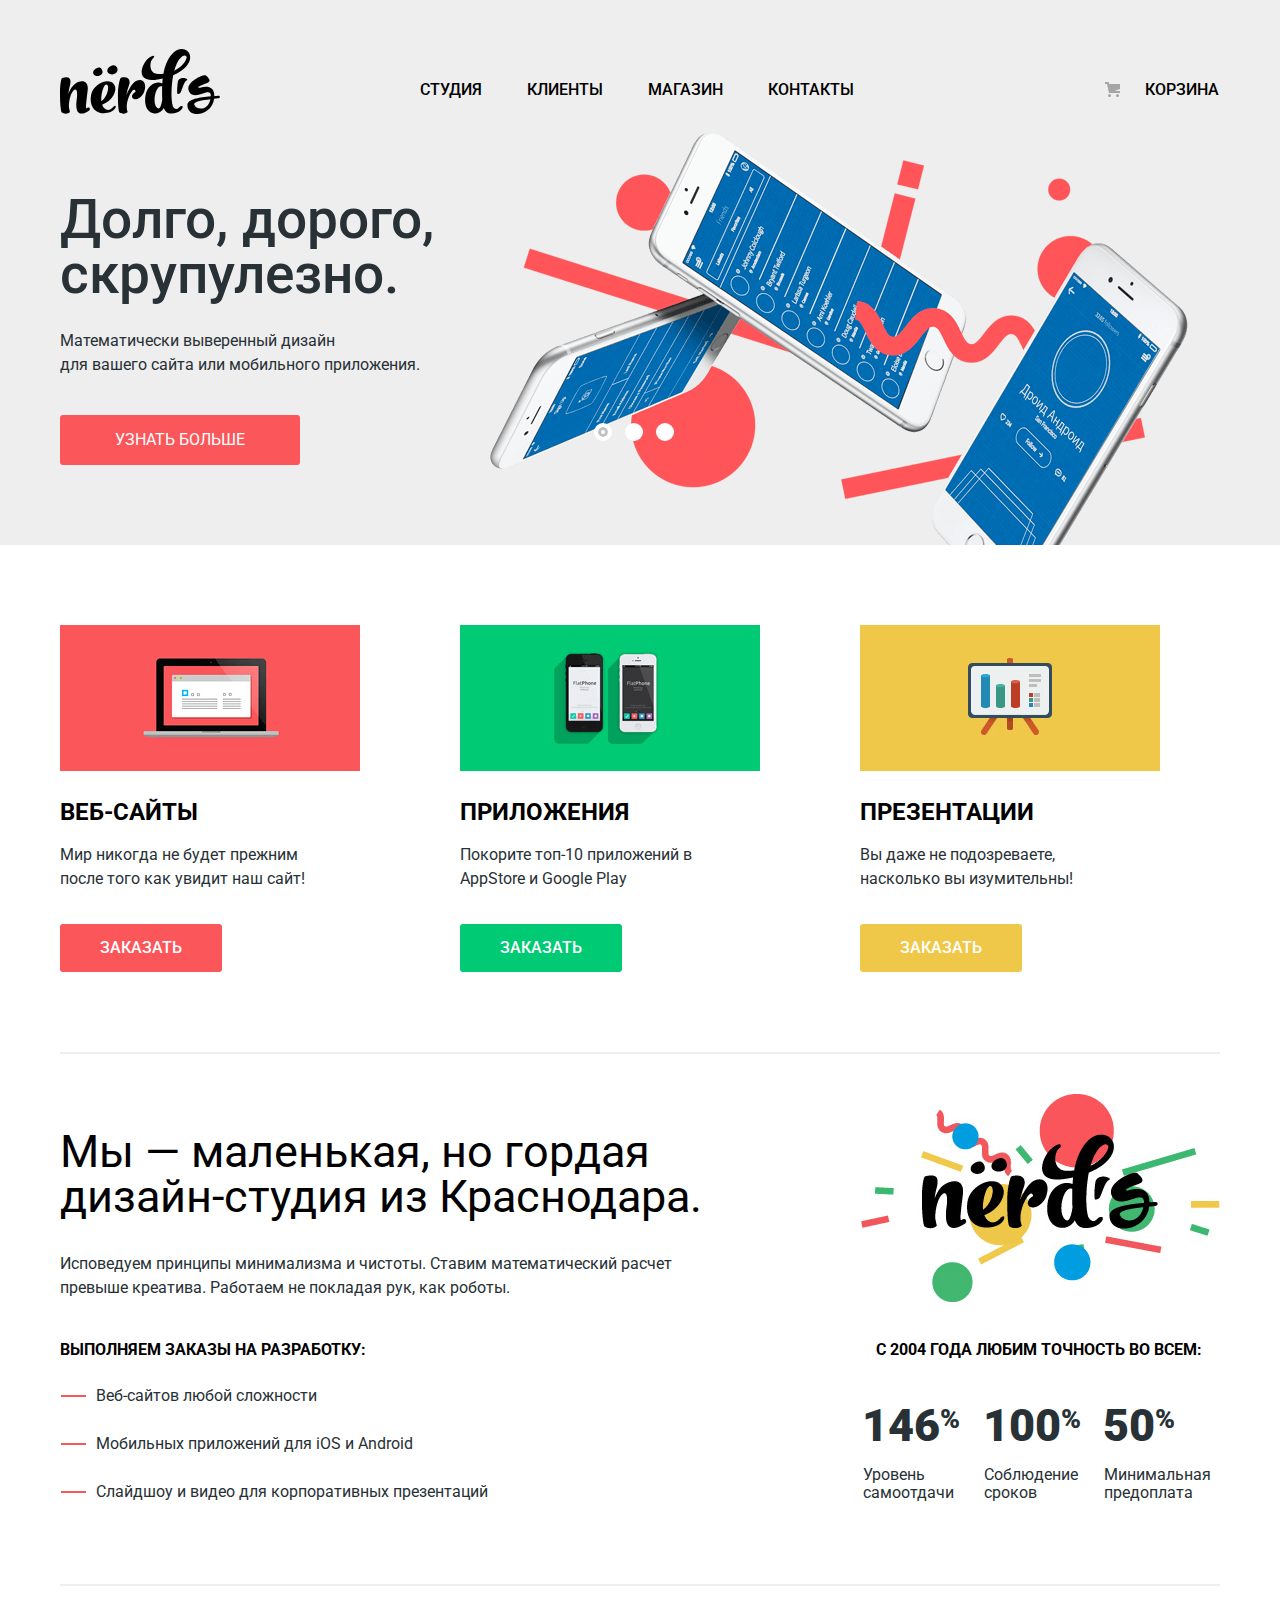
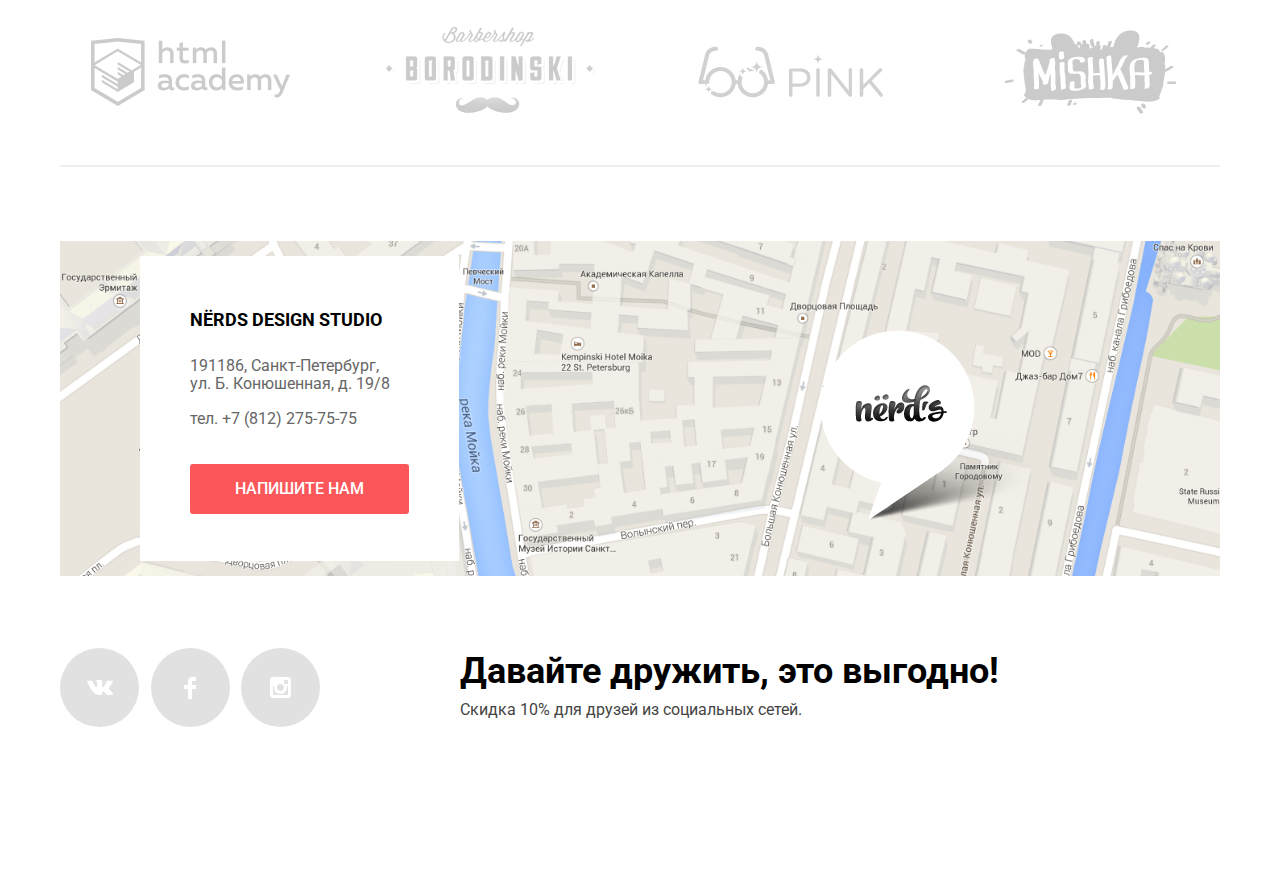
==== commit f6c2b708: "привел в нормальный вид" ====
--- a/index.html
+++ b/index.html
@@ -162,7 +162,7 @@
     				<a class="modal-popape" href="#">Напишите нам</a>
     			</div>
 				</section>
-				<div class="map">
+				<div class="map container">
 					<img class="map-interactive" src="img/map.png" alt="Интерактивная карта" height="416">
 					<img class="map-marker" src="img/map-marker.png" alt="местоположение" width="231" height="190">
 				</div>
--- a/css/style.css
+++ b/css/style.css
@@ -37,6 +37,9 @@
   line-height: 30px;
   font-weight: 500;
   color: #000000;
+  background-color: #eeeeee;
+}
+.main-header .container {
   background-color: #eeeeee;
 }
 .site-navigation,
@@ -348,7 +351,7 @@
 }
 .contacts {
   position: absolute;
-  top: 55px;
+  top: 15px;
   left: 140px;
   padding-top: 49px;
   padding-left: 50px;
@@ -848,13 +851,11 @@
 /*FOOTER*/
 /* СЕТКА для CATALOG.HTML*/
 /* ХЕДЕР */
-.main-header.catalog-header {
-  min-height: 357px;
-}
 .page-title {
   margin: 0;
   padding: 0;
-  margin-top: 78px;
+  padding-top: 78px;
+  padding-bottom: 115px;
   text-align: center;
 }
 /* ХЕДЕР */
@@ -1240,6 +1241,9 @@
   background-color: #eeeeee;
   margin-bottom: 80px;
 }
+.slider .container {
+  background-color: #eeeeee;
+}
 .slider-controls {
   position: absolute;
   left: 50%;
